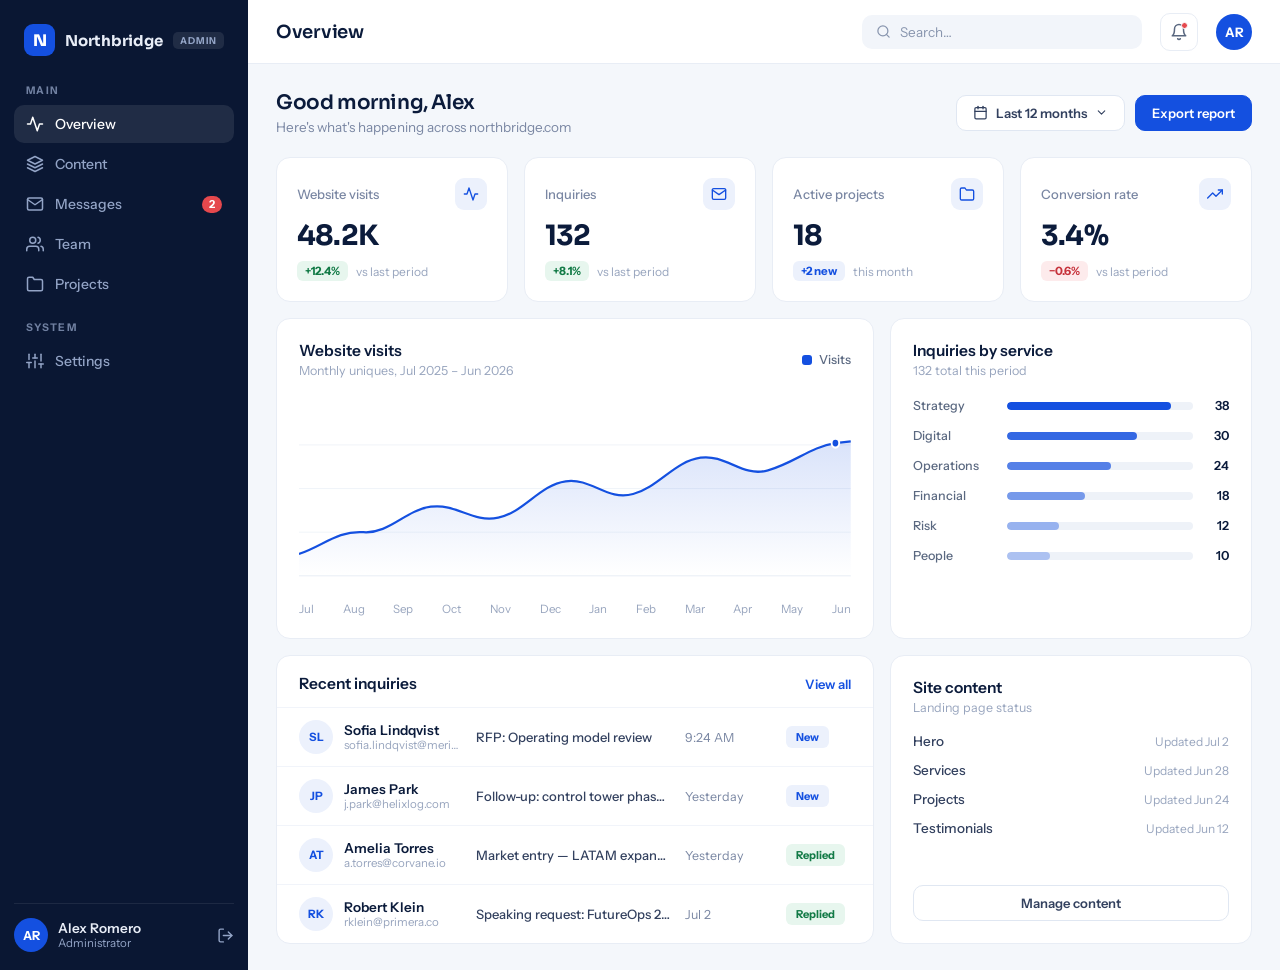
==== admin.html @ 816ceb09 "Northbridge corporate site and admin console - vanilla responsive implementation === TECHNICAL CHANG" ====
<!DOCTYPE html>
<html lang="en">
<head>
<meta charset="utf-8">
<meta name="viewport" content="width=device-width, initial-scale=1">
<title>Northbridge — Admin Console</title>
<link rel="preconnect" href="https://fonts.googleapis.com">
<link rel="preconnect" href="https://fonts.gstatic.com" crossorigin>
<link href="https://fonts.googleapis.com/css2?family=Sora:wght@500;600;700;800&family=Instrument+Sans:wght@400;500;600;700&display=swap" rel="stylesheet">
<link rel="stylesheet" href="css/styles.css">
<link rel="stylesheet" href="css/admin.css">
</head>
<body>

<!-- ============================================================
     DESKTOP ADMIN
     ============================================================ -->
<div class="admin-desktop">

  <!-- Sidebar -->
  <aside class="sidebar">
    <div class="sb-brand">
      <div class="brand-mark">N</div>
      <div class="nm">Northbridge</div>
      <div class="sb-badge">ADMIN</div>
    </div>
    <div class="sb-label">MAIN</div>
    <button class="sb-item active" data-panel="overview"><svg viewBox="0 0 24 24"><polyline points="22 12 18 12 15 21 9 3 6 12 2 12"></polyline></svg><span>Overview</span></button>
    <button class="sb-item" data-panel="content"><svg viewBox="0 0 24 24"><polygon points="12 2 2 7 12 12 22 7 12 2"></polygon><polyline points="2 17 12 22 22 17"></polyline><polyline points="2 12 12 17 22 12"></polyline></svg><span>Content</span></button>
    <button class="sb-item" data-panel="messages"><svg viewBox="0 0 24 24"><rect x="2" y="4" width="20" height="16" rx="2"></rect><polyline points="22 6 12 13 2 6"></polyline></svg><span>Messages</span><span class="count">2</span></button>
    <button class="sb-item" data-panel="team"><svg viewBox="0 0 24 24"><path d="M17 21v-2a4 4 0 0 0-4-4H5a4 4 0 0 0-4 4v2"></path><circle cx="9" cy="7" r="4"></circle><path d="M23 21v-2a4 4 0 0 0-3-3.87"></path><path d="M16 3.13a4 4 0 0 1 0 7.75"></path></svg><span>Team</span></button>
    <button class="sb-item" data-panel="projects"><svg viewBox="0 0 24 24"><path d="M22 19a2 2 0 0 1-2 2H4a2 2 0 0 1-2-2V5a2 2 0 0 1 2-2h5l2 3h9a2 2 0 0 1 2 2z"></path></svg><span>Projects</span></button>
    <div class="sb-label" style="padding-top:16px">SYSTEM</div>
    <button class="sb-item" data-panel="settings"><svg viewBox="0 0 24 24"><line x1="4" y1="21" x2="4" y2="14"></line><line x1="4" y1="10" x2="4" y2="3"></line><line x1="12" y1="21" x2="12" y2="12"></line><line x1="12" y1="8" x2="12" y2="3"></line><line x1="20" y1="21" x2="20" y2="16"></line><line x1="20" y1="12" x2="20" y2="3"></line><line x1="1" y1="14" x2="7" y2="14"></line><line x1="9" y1="8" x2="15" y2="8"></line><line x1="17" y1="16" x2="23" y2="16"></line></svg><span>Settings</span></button>
    <div class="sb-spacer"></div>
    <div class="sb-user">
      <div class="ava">AR</div>
      <div style="flex:1;min-width:0"><div class="nm">Alex Romero</div><div class="rl">Administrator</div></div>
      <svg viewBox="0 0 24 24"><path d="M9 21H5a2 2 0 0 1-2-2V5a2 2 0 0 1 2-2h4"></path><polyline points="16 17 21 12 16 7"></polyline><line x1="21" y1="12" x2="9" y2="12"></line></svg>
    </div>
  </aside>

  <!-- Main -->
  <div class="admin-main">
    <div class="topbar">
      <div class="title" id="panel-title">Overview</div>
      <div class="spacer"></div>
      <div class="searchbar"><svg viewBox="0 0 24 24"><circle cx="11" cy="11" r="8"></circle><line x1="21" y1="21" x2="16.65" y2="16.65"></line></svg><span>Search…</span></div>
      <div class="icon-btn"><svg viewBox="0 0 24 24"><path d="M18 8A6 6 0 0 0 6 8c0 7-3 9-3 9h18s-3-2-3-9"></path><path d="M13.73 21a2 2 0 0 1-3.46 0"></path></svg><span class="badge-dot"></span></div>
      <div class="top-ava">AR</div>
    </div>

    <div class="admin-scroll">

      <!-- ===== OVERVIEW ===== -->
      <section class="panel active" data-panel="overview">
        <div class="panel-head">
          <div>
            <div class="h">Good morning, Alex</div>
            <div class="s">Here's what's happening across northbridge.com</div>
          </div>
          <div class="panel-actions">
            <button class="mini-btn"><svg viewBox="0 0 24 24"><rect x="3" y="4" width="18" height="18" rx="2"></rect><line x1="16" y1="2" x2="16" y2="6"></line><line x1="8" y1="2" x2="8" y2="6"></line><line x1="3" y1="10" x2="21" y2="10"></line></svg>Last 12 months<svg viewBox="0 0 24 24" style="width:13px;height:13px"><polyline points="6 9 12 15 18 9"></polyline></svg></button>
            <button class="mini-btn primary">Export report</button>
          </div>
        </div>

        <div class="kpis">
          <div class="kpi"><div class="top"><span class="lbl">Website visits</span><div class="ic"><svg viewBox="0 0 24 24"><polyline points="22 12 18 12 15 21 9 3 6 12 2 12"></polyline></svg></div></div><div class="val">48.2K</div><div class="delta"><span class="delta-chip delta-up">+12.4%</span><span class="vs">vs last period</span></div></div>
          <div class="kpi"><div class="top"><span class="lbl">Inquiries</span><div class="ic"><svg viewBox="0 0 24 24"><rect x="2" y="4" width="20" height="16" rx="2"></rect><polyline points="22 6 12 13 2 6"></polyline></svg></div></div><div class="val">132</div><div class="delta"><span class="delta-chip delta-up">+8.1%</span><span class="vs">vs last period</span></div></div>
          <div class="kpi"><div class="top"><span class="lbl">Active projects</span><div class="ic"><svg viewBox="0 0 24 24"><path d="M22 19a2 2 0 0 1-2 2H4a2 2 0 0 1-2-2V5a2 2 0 0 1 2-2h5l2 3h9a2 2 0 0 1 2 2z"></path></svg></div></div><div class="val">18</div><div class="delta"><span class="delta-chip chip-brand">+2 new</span><span class="vs">this month</span></div></div>
          <div class="kpi"><div class="top"><span class="lbl">Conversion rate</span><div class="ic"><svg viewBox="0 0 24 24"><polyline points="23 6 13.5 15.5 8.5 10.5 1 18"></polyline><polyline points="17 6 23 6 23 12"></polyline></svg></div></div><div class="val">3.4%</div><div class="delta"><span class="delta-chip delta-down">−0.6%</span><span class="vs">vs last period</span></div></div>
        </div>

        <div class="two-col">
          <div class="card pad">
            <div class="chart-head">
              <div><div class="t">Website visits</div><div class="d">Monthly uniques, Jul 2025 – Jun 2026</div></div>
              <div class="legend"><span class="sw"></span>Visits</div>
            </div>
            <svg class="chart" viewBox="0 0 720 220" preserveAspectRatio="none">
              <defs><linearGradient id="nbgrad" x1="0" y1="0" x2="0" y2="1"><stop offset="0%" stop-color="#1450E0" stop-opacity="0.16"></stop><stop offset="100%" stop-color="#1450E0" stop-opacity="0"></stop></linearGradient></defs>
              <line x1="0" y1="56" x2="720" y2="56" stroke="#EEF2F8"></line>
              <line x1="0" y1="104" x2="720" y2="104" stroke="#EEF2F8"></line>
              <line x1="0" y1="152" x2="720" y2="152" stroke="#EEF2F8"></line>
              <line x1="0" y1="200" x2="720" y2="200" stroke="#E4EAF3"></line>
              <path d="M0 176 C30 168 50 150 84 152 C118 154 138 128 172 124 C206 120 226 142 260 136 C294 130 314 100 348 96 C382 92 402 118 436 110 C470 102 490 74 524 70 C558 66 578 92 612 84 C646 76 668 58 700 54 L720 52 L720 200 L0 200 Z" fill="url(#nbgrad)"></path>
              <path d="M0 176 C30 168 50 150 84 152 C118 154 138 128 172 124 C206 120 226 142 260 136 C294 130 314 100 348 96 C382 92 402 118 436 110 C470 102 490 74 524 70 C558 66 578 92 612 84 C646 76 668 58 700 54 L720 52" fill="none" stroke="#1450E0" stroke-width="2.5"></path>
              <circle cx="700" cy="54" r="5" fill="#1450E0" stroke="#fff" stroke-width="2.5"></circle>
            </svg>
            <div class="chart-x"><span>Jul</span><span>Aug</span><span>Sep</span><span>Oct</span><span>Nov</span><span>Dec</span><span>Jan</span><span>Feb</span><span>Mar</span><span>Apr</span><span>May</span><span>Jun</span></div>
          </div>
          <div class="card pad">
            <div class="t" style="font:600 15.5px var(--sans)">Inquiries by service</div>
            <div class="d" style="font:400 12.5px var(--sans);color:var(--faint);margin-top:3px">132 total this period</div>
            <div class="bars" id="inq-bars"></div>
          </div>
        </div>

        <div class="two-col">
          <div class="card" style="overflow:hidden">
            <div class="list-head"><div class="t">Recent inquiries</div><div class="link" data-panel="messages">View all</div></div>
            <div id="recent-inq"></div>
          </div>
          <div class="content-side card">
            <div class="t">Site content</div>
            <div class="d">Landing page status</div>
            <div class="cs-rows">
              <div class="cs-row"><span class="k">Hero</span><span class="v">Updated Jul 2</span></div>
              <div class="cs-row"><span class="k">Services</span><span class="v">Updated Jun 28</span></div>
              <div class="cs-row"><span class="k">Projects</span><span class="v">Updated Jun 24</span></div>
              <div class="cs-row"><span class="k">Testimonials</span><span class="v">Updated Jun 12</span></div>
            </div>
            <button class="mini-btn" style="justify-content:center;margin-top:18px" data-panel="content">Manage content</button>
          </div>
        </div>
      </section>

      <!-- ===== CONTENT ===== -->
      <section class="panel" data-panel="content">
        <div class="panel-head">
          <div>
            <div class="h">Landing page content</div>
            <div class="s">Reorder, edit, or hide sections — changes go live on publish</div>
          </div>
          <div class="panel-actions">
            <button class="mini-btn">Preview site</button>
            <button class="mini-btn primary">Publish changes</button>
          </div>
        </div>
        <div class="info-banner">
          <svg viewBox="0 0 24 24"><circle cx="12" cy="12" r="10"></circle><line x1="12" y1="16" x2="12" y2="12"></line><line x1="12" y1="8" x2="12.01" y2="8"></line></svg>
          <span>Last published Jul 3, 2026 · 14:20 — <span id="hidden-count">1</span> section is hidden from the live site.</span>
        </div>
        <div class="card sec-list" id="sec-list"></div>
      </section>

      <!-- ===== MESSAGES ===== -->
      <section class="panel" data-panel="messages">
        <div class="card msg-wrap">
          <div class="msg-list-col">
            <div class="msg-list-head"><span class="t">Inbox</span><span class="chip chip-brand" style="border-radius:999px">2 new</span></div>
            <div class="msg-scroll" id="msg-list"></div>
          </div>
          <div class="reader">
            <div class="reader-head">
              <div class="subj" id="rd-subj"></div>
              <div class="reader-meta">
                <div class="reader-av" id="rd-init"></div>
                <div style="flex:1"><span style="font:600 13.5px var(--sans)" id="rd-name"></span><span style="font:400 13px var(--sans);color:var(--faint)" id="rd-email"></span></div>
                <span class="chip chip-brand" id="rd-service"></span>
                <span style="font:400 12px var(--sans);color:var(--faint)" id="rd-time"></span>
              </div>
            </div>
            <div class="reader-body"><p id="rd-body"></p></div>
            <div class="reply-box">
              <textarea placeholder="Write a reply…"></textarea>
              <div class="reply-foot">
                <svg class="clip" viewBox="0 0 24 24"><path d="M21.44 11.05l-9.19 9.19a6 6 0 0 1-8.49-8.49l9.19-9.19a4 4 0 0 1 5.66 5.66l-9.2 9.19a2 2 0 0 1-2.83-2.83l8.49-8.48"></path></svg>
                <button class="send-btn"><svg viewBox="0 0 24 24"><line x1="22" y1="2" x2="11" y2="13"></line><polygon points="22 2 15 22 11 13 2 9 22 2"></polygon></svg>Send reply</button>
              </div>
            </div>
          </div>
        </div>
      </section>

      <!-- ===== TEAM ===== -->
      <section class="panel" data-panel="team">
        <div class="panel-head">
          <div><div class="h">Team members</div><div class="s">6 people · shown on the landing page and proposals</div></div>
          <button class="mini-btn primary"><svg viewBox="0 0 24 24"><line x1="12" y1="5" x2="12" y2="19"></line><line x1="5" y1="12" x2="19" y2="12"></line></svg>Add member</button>
        </div>
        <div class="team-grid-a" id="team-cards"></div>
      </section>

      <!-- ===== PROJECTS ===== -->
      <section class="panel" data-panel="projects">
        <div class="panel-head">
          <div><div class="h">Projects</div><div class="s">18 active · 6 shown</div></div>
          <button class="mini-btn primary"><svg viewBox="0 0 24 24"><line x1="12" y1="5" x2="12" y2="19"></line><line x1="5" y1="12" x2="19" y2="12"></line></svg>New project</button>
        </div>
        <div class="card tbl">
          <div class="tbl-head"><span>PROJECT</span><span>CLIENT</span><span>STATUS</span><span>PROGRESS</span><span>VALUE</span><span>DUE</span></div>
          <div id="proj-rows"></div>
        </div>
      </section>

      <!-- ===== SETTINGS ===== -->
      <section class="panel" data-panel="settings">
        <div class="h" style="font:600 20px var(--sora);letter-spacing:-.4px">Settings</div>
        <div class="s" style="font:400 13.5px var(--sans);color:#7A87A3;margin-top:4px">Company profile and site preferences</div>
        <div class="set-grid">
          <div class="set-card">
            <div class="t">Company profile</div>
            <div class="set-fields">
              <div><label>Company name</label><input placeholder="Northbridge Group Pte Ltd"></div>
              <div><label>Contact email</label><input placeholder="hello@northbridge.com"></div>
              <div><label>Phone</label><input placeholder="+65 6555 0142"></div>
              <div><label>Head office</label><input placeholder="One Northbridge Plaza, Level 21"></div>
            </div>
            <div class="set-btns"><button class="mini-btn primary">Save changes</button><button class="mini-btn">Cancel</button></div>
          </div>
          <div class="set-card">
            <div class="t">Preferences</div>
            <div class="pref-row"><div><div class="pt">Email notifications</div><div class="pd">New inquiry alerts to admins</div></div><button class="toggle" data-pref="notif"><span class="knob"></span></button></div>
            <div class="pref-row"><div><div class="pt">Weekly report</div><div class="pd">Traffic summary every Monday</div></div><button class="toggle" data-pref="report"><span class="knob"></span></button></div>
            <div class="pref-row"><div><div class="pt">Maintenance mode</div><div class="pd">Show a holding page to visitors</div></div><button class="toggle" data-pref="maint"><span class="knob"></span></button></div>
          </div>
        </div>
      </section>

    </div>
  </div>
</div>

<!-- ============================================================
     MOBILE ADMIN
     ============================================================ -->
<div class="admin-mobile">
  <div class="am-top">
    <div><div class="title" id="am-title">Overview</div><div class="url">admin.northbridge.com</div></div>
    <div class="r">
      <div class="icon-btn" style="width:34px;height:34px"><svg viewBox="0 0 24 24" style="width:16px;height:16px"><path d="M18 8A6 6 0 0 0 6 8c0 7-3 9-3 9h18s-3-2-3-9"></path><path d="M13.73 21a2 2 0 0 1-3.46 0"></path></svg><span class="badge-dot" style="top:7px;right:8px;width:6px;height:6px"></span></div>
      <div class="top-ava" style="width:34px;height:34px;font-size:12px">AR</div>
    </div>
  </div>

  <div class="am-scroll">
    <!-- OVERVIEW -->
    <section class="am-panel active" data-panel="overview">
      <div class="am-kpis">
        <div class="am-kpi"><div class="lbl">Visits</div><div class="val">48.2K</div><span class="chip delta-up">+12.4%</span></div>
        <div class="am-kpi"><div class="lbl">Inquiries</div><div class="val">132</div><span class="chip delta-up">+8.1%</span></div>
        <div class="am-kpi"><div class="lbl">Active projects</div><div class="val">18</div><span class="chip chip-brand">+2 new</span></div>
        <div class="am-kpi"><div class="lbl">Conversion</div><div class="val">3.4%</div><span class="chip delta-down">−0.6%</span></div>
      </div>
      <div class="am-card p">
        <div class="ch"><span class="t">Visits — last 12 months</span><span class="x">Jun: 5.1K</span></div>
        <svg class="chart" style="height:110px;margin-top:12px" viewBox="0 0 720 220" preserveAspectRatio="none">
          <defs><linearGradient id="nbgradm" x1="0" y1="0" x2="0" y2="1"><stop offset="0%" stop-color="#1450E0" stop-opacity="0.16"></stop><stop offset="100%" stop-color="#1450E0" stop-opacity="0"></stop></linearGradient></defs>
          <line x1="0" y1="104" x2="720" y2="104" stroke="#EEF2F8" stroke-width="2"></line>
          <line x1="0" y1="200" x2="720" y2="200" stroke="#E4EAF3" stroke-width="2"></line>
          <path d="M0 176 C30 168 50 150 84 152 C118 154 138 128 172 124 C206 120 226 142 260 136 C294 130 314 100 348 96 C382 92 402 118 436 110 C470 102 490 74 524 70 C558 66 578 92 612 84 C646 76 668 58 700 54 L720 52 L720 200 L0 200 Z" fill="url(#nbgradm)"></path>
          <path d="M0 176 C30 168 50 150 84 152 C118 154 138 128 172 124 C206 120 226 142 260 136 C294 130 314 100 348 96 C382 92 402 118 436 110 C470 102 490 74 524 70 C558 66 578 92 612 84 C646 76 668 58 700 54 L720 52" fill="none" stroke="#1450E0" stroke-width="4"></path>
        </svg>
      </div>
      <div class="am-card">
        <div class="am-list-head"><span class="t">Recent inquiries</span><span class="link" data-panel="messages">Open inbox</span></div>
        <div id="am-recent"></div>
      </div>
    </section>

    <!-- CONTENT -->
    <section class="am-panel" data-panel="content">
      <div style="background:var(--tint);border:1px solid var(--tint-brd);border-radius:11px;padding:11px 14px;font:500 12px var(--sans);color:#33415F;margin-bottom:12px">Last published Jul 3 · <span id="am-hidden-count">1</span> section hidden</div>
      <div class="am-card" style="margin-top:0;overflow:hidden" id="am-sec-list"></div>
      <button class="btn btn-primary" style="width:100%;margin-top:14px">Publish changes</button>
    </section>

    <!-- MESSAGES / INBOX -->
    <section class="am-panel" data-panel="messages">
      <div id="am-msg-list"></div>
    </section>

    <!-- PROJECTS -->
    <section class="am-panel" data-panel="projects">
      <div id="am-proj-list"></div>
    </section>

    <!-- SETTINGS -->
    <section class="am-panel" data-panel="settings">
      <div class="am-profile">
        <div class="av">AR</div>
        <div style="flex:1;min-width:0"><div class="nm">Alex Romero</div><div class="em">alex@northbridge.com · Administrator</div></div>
        <button class="edit">Edit</button>
      </div>
      <div class="am-prefs">
        <div class="am-pref"><div><div class="pt">Email notifications</div><div class="pd">New inquiry alerts</div></div><button class="toggle" data-pref="notif"><span class="knob"></span></button></div>
        <div class="am-pref"><div><div class="pt">Weekly report</div><div class="pd">Traffic summary on Mondays</div></div><button class="toggle" data-pref="report"><span class="knob"></span></button></div>
        <div class="am-pref"><div><div class="pt">Maintenance mode</div><div class="pd">Holding page for visitors</div></div><button class="toggle" data-pref="maint"><span class="knob"></span></button></div>
      </div>
      <div class="am-signout"><svg viewBox="0 0 24 24"><path d="M9 21H5a2 2 0 0 1-2-2V5a2 2 0 0 1 2-2h4"></path><polyline points="16 17 21 12 16 7"></polyline><line x1="21" y1="12" x2="9" y2="12"></line></svg><span>Sign out</span></div>
    </section>
  </div>

  <nav class="am-bottomnav">
    <button class="am-navbtn active" data-panel="overview"><svg viewBox="0 0 24 24"><path d="M3 9l9-7 9 7v11a2 2 0 0 1-2 2H5a2 2 0 0 1-2-2z"></path><polyline points="9 22 9 12 15 12 15 22"></polyline></svg><span>Home</span></button>
    <button class="am-navbtn" data-panel="content"><svg viewBox="0 0 24 24"><polygon points="12 2 2 7 12 12 22 7 12 2"></polygon><polyline points="2 17 12 22 22 17"></polyline><polyline points="2 12 12 17 22 12"></polyline></svg><span>Content</span></button>
    <button class="am-navbtn" data-panel="messages"><span class="ndot"></span><svg viewBox="0 0 24 24"><rect x="2" y="4" width="20" height="16" rx="2"></rect><polyline points="22 6 12 13 2 6"></polyline></svg><span>Inbox</span></button>
    <button class="am-navbtn" data-panel="projects"><svg viewBox="0 0 24 24"><path d="M22 19a2 2 0 0 1-2 2H4a2 2 0 0 1-2-2V5a2 2 0 0 1 2-2h5l2 3h9a2 2 0 0 1 2 2z"></path></svg><span>Projects</span></button>
    <button class="am-navbtn" data-panel="settings"><svg viewBox="0 0 24 24"><line x1="4" y1="21" x2="4" y2="14"></line><line x1="4" y1="10" x2="4" y2="3"></line><line x1="12" y1="21" x2="12" y2="12"></line><line x1="12" y1="8" x2="12" y2="3"></line><line x1="20" y1="21" x2="20" y2="16"></line><line x1="20" y1="12" x2="20" y2="3"></line><line x1="1" y1="14" x2="7" y2="14"></line><line x1="9" y1="8" x2="15" y2="8"></line><line x1="17" y1="16" x2="23" y2="16"></line></svg><span>Settings</span></button>
  </nav>
</div>

<script src="js/admin.js"></script>
</body>
</html>
---- css/styles.css ----
/* ============================================================
   Northbridge — Shared tokens + Landing site styles
   Vanilla, responsive. Desktop = full scroll · Mobile = tab-filtered
   ============================================================ */

/* ---------- Design tokens ---------- */
:root {
  --brand: #1450E0;
  --brand-dark: #0D3695;
  --tint: #ECF1FC;
  --tint-brd: #D0DCF8;
  --ink: #0B1B3B;
  --navy: #0A1733;
  --body: #4E5B76;
  --muted: #5B6B87;
  --faint: #98A5BE;
  --line: #E7ECF5;
  --r: 16px;
  --sora: 'Sora', system-ui, sans-serif;
  --sans: 'Instrument Sans', system-ui, sans-serif;
  --shadow-card: 0 18px 40px rgba(11, 27, 59, 0.10);
}

/* ---------- Reset ---------- */
*, *::before, *::after { box-sizing: border-box; }
html { scroll-behavior: smooth; }
body {
  margin: 0;
  font-family: var(--sans);
  color: var(--ink);
  background: #fff;
  -webkit-font-smoothing: antialiased;
}
::selection { background: #CFE0FF; }
img, svg { display: block; max-width: 100%; }
a { color: inherit; text-decoration: none; }
h1, h2, h3, p { margin: 0; }
button { font: inherit; cursor: pointer; }

/* ---------- Helpers ---------- */
.eyebrow {
  display: flex; align-items: center; gap: 10px;
  font: 700 12px var(--sans); letter-spacing: 1.6px; color: var(--brand);
}
.eyebrow::before {
  content: ""; width: 28px; height: 2px; background: var(--brand); flex-shrink: 0;
}
.btn {
  display: inline-flex; align-items: center; justify-content: center; gap: 9px;
  font: 600 15px var(--sans); border-radius: 11px; padding: 13px 24px;
  border: 1.5px solid transparent; transition: background .2s, border-color .2s, transform .2s;
  cursor: pointer;
}
.btn-primary { background: var(--brand); color: #fff; box-shadow: 0 10px 24px rgba(20,80,224,.25); }
.btn-primary:hover { background: var(--brand-dark); }
.btn-outline { border-color: #D8E0EF; color: var(--ink); background: transparent; }
.btn-outline:hover { border-color: var(--brand); }
.btn .ico { width: 16px; height: 16px; stroke: currentColor; fill: none; stroke-width: 2.2; stroke-linecap: round; stroke-linejoin: round; }

.img-slot {
  display: flex; align-items: center; justify-content: center;
  background: linear-gradient(135deg, var(--tint), #DCE7FA);
  color: rgba(20,80,224,.4); font: 700 14px var(--sans); letter-spacing: .5px;
  text-align: center; padding: 20px;
}

/* ============================================================
   DESKTOP LANDING
   ============================================================ */
.lp-desktop { display: block; }

.nav {
  position: sticky; top: 0; z-index: 40;
  background: rgba(255,255,255,.92); backdrop-filter: blur(12px);
  border-bottom: 1px solid #EAEFF7;
  display: flex; align-items: center; justify-content: space-between;
  padding: 0 clamp(24px, 5vw, 64px); height: 66px;
}
.brand-lock { display: flex; align-items: center; gap: 11px; cursor: pointer; }
.brand-mark {
  width: 34px; height: 34px; border-radius: 9px; background: var(--brand);
  display: flex; align-items: center; justify-content: center;
  font: 800 17px var(--sora); color: #fff;
}
.brand-name { font: 700 17px var(--sora); letter-spacing: -.3px; }
.brand-name span { font-weight: 500; color: var(--muted); }
.nav-links { display: flex; align-items: center; gap: clamp(16px, 2.2vw, 30px); }
.nav-links a { font: 500 14.5px var(--sans); color: #43506C; transition: color .2s; }
.nav-links a:hover, .nav-links a.active { color: var(--brand); }

.wrap { padding-left: clamp(24px, 5vw, 64px); padding-right: clamp(24px, 5vw, 64px); }
.section { padding-top: clamp(56px, 8vw, 96px); padding-bottom: clamp(56px, 8vw, 96px); }
.h2 { font: 700 clamp(30px, 4vw, 40px)/1.15 var(--sora); letter-spacing: -1.2px; color: var(--ink); }
.lead { font: 400 16px/1.7 var(--sans); color: var(--body); text-wrap: pretty; }
.sec-head { display: flex; align-items: flex-end; justify-content: space-between; gap: 40px; flex-wrap: wrap; }

/* Hero */
.hero { position: relative; display: grid; grid-template-columns: 1.02fr .98fr; gap: clamp(32px, 5vw, 64px); align-items: center; overflow: hidden; padding-top: 80px; padding-bottom: 72px; }
.hero-glow { position: absolute; width: 560px; height: 560px; border-radius: 50%; top: -140px; right: -100px; pointer-events: none;
  background: radial-gradient(circle, rgba(20,80,224,.09), rgba(20,80,224,0) 65%); }
.hero h1 { font: 700 clamp(40px, 5vw, 58px)/1.08 var(--sora); letter-spacing: -1.8px; margin: 20px 0 22px; }
.hero .lead { font-size: 17.5px; max-width: 520px; }
.hero-cta { display: flex; align-items: center; gap: 14px; margin-top: 32px; flex-wrap: wrap; }
.avatars { display: flex; }
.av { width: 34px; height: 34px; border-radius: 50%; border: 2px solid #fff; display: flex; align-items: center; justify-content: center; font: 700 11px var(--sans); }
.av + .av { margin-left: -9px; }
.av-tint { background: var(--tint); color: var(--brand); }
.av-navy { background: var(--navy); color: #fff; }
.av-brand { background: var(--brand); color: #fff; }
.trust-line { display: flex; align-items: center; gap: 14px; margin-top: 42px; }
.trust-line .t { font: 400 14px var(--sans); color: #66748F; }
.trust-line .t b { color: var(--ink); }
.hero-media { position: relative; }
.hero-img { width: 100%; height: 470px; border-radius: 22px; }
.float-card {
  position: absolute; background: #fff; border-radius: 14px; box-shadow: 0 16px 40px rgba(11,27,59,.16);
  padding: 16px 20px; display: flex; gap: 14px; align-items: center; left: -26px; bottom: 30px;
}
.float-card .ic { width: 42px; height: 42px; border-radius: 11px; background: var(--tint); color: var(--brand); display: flex; align-items: center; justify-content: center; }
.float-card .big { font: 700 21px var(--sora); }
.float-card .sub { font: 500 12.5px var(--sans); color: #7A87A3; }
.pill-cert {
  position: absolute; top: 22px; right: -16px; background: #fff; border-radius: 999px;
  box-shadow: 0 10px 26px rgba(11,27,59,.14); padding: 9px 16px; display: flex; gap: 8px; align-items: center;
  font: 600 12.5px var(--sans); color: #33415F;
}
.pill-cert .dot { width: 18px; height: 18px; border-radius: 50%; background: #E7F6EE; color: #127A46; display: flex; align-items: center; justify-content: center; }

/* Client logos */
.logos { padding: 24px clamp(24px,5vw,64px); border-top: 1px solid #EEF2F9; border-bottom: 1px solid #EEF2F9; display: flex; align-items: center; gap: 44px; flex-wrap: wrap; }
.logos .label { font: 700 11px var(--sans); letter-spacing: 1.4px; color: var(--faint); white-space: nowrap; }
.logos .row { display: flex; align-items: center; gap: 38px; flex: 1; justify-content: space-between; flex-wrap: wrap; }
.logos .row span { color: #9AA7BF; font-family: var(--sora); font-weight: 700; font-size: 15px; }

/* About */
.about { display: grid; grid-template-columns: .95fr 1.05fr; gap: clamp(36px, 5vw, 72px); align-items: center; }
.about-media { position: relative; }
.about-img { width: 100%; height: 430px; border-radius: 22px; }
.about-badge { position: absolute; right: -20px; bottom: 26px; background: var(--navy); border-radius: 14px; padding: 16px 20px; box-shadow: 0 16px 40px rgba(11,27,59,.25); }
.about-badge .big { font: 700 20px var(--sora); color: #fff; }
.about-badge .sub { font: 500 12.5px var(--sans); color: rgba(255,255,255,.6); margin-top: 3px; }
.about .h2 { margin: 18px 0 20px; }
.checks { display: flex; flex-direction: column; gap: 14px; margin-top: 28px; }
.check { display: flex; align-items: center; gap: 12px; font: 500 15.5px var(--sans); color: #33415F; }
.check .tick { width: 22px; height: 22px; border-radius: 50%; background: var(--tint); color: var(--brand); display: flex; align-items: center; justify-content: center; flex-shrink: 0; }

/* Services */
.services { background: var(--tint); }
.services .sub { font: 400 15.5px/1.6 var(--sans); color: #5A6880; max-width: 380px; text-wrap: pretty; }
.grid-3 { display: grid; grid-template-columns: repeat(3, 1fr); gap: 22px; margin-top: 44px; }
.svc-card { background: #fff; border-radius: var(--r); padding: 28px; transition: transform .25s, box-shadow .25s; }
.svc-card:hover { transform: translateY(-4px); box-shadow: var(--shadow-card); }
.svc-ic { width: 46px; height: 46px; border-radius: 12px; background: var(--tint); color: var(--brand); display: flex; align-items: center; justify-content: center; }
.svc-card h3 { font: 600 18.5px var(--sora); letter-spacing: -.3px; margin: 18px 0 9px; }
.svc-card p { font: 400 14.5px/1.6 var(--sans); color: #5A6880; }

/* Stats band */
.stats { background: var(--navy); display: grid; grid-template-columns: repeat(4, 1fr); gap: 0; padding: 64px clamp(24px,5vw,64px); }
.stat { border-left: 1px solid rgba(255,255,255,.12); padding: 6px 0 6px 28px; }
.stat .n { font: 700 clamp(34px,4vw,46px) var(--sora); letter-spacing: -1.5px; color: #fff; }
.stat .n em { font-style: normal; color: #7FA3FF; }
.stat .l { font: 500 14px var(--sans); color: rgba(255,255,255,.6); margin-top: 6px; }

/* Projects */
.grid-2 { display: grid; grid-template-columns: 1fr 1fr; gap: 26px; margin-top: 44px; }
.proj-card { border: 1px solid var(--line); border-radius: var(--r); overflow: hidden; background: #fff; transition: box-shadow .25s; }
.proj-card:hover { box-shadow: var(--shadow-card); }
.proj-img { width: 100%; height: 240px; }
.proj-body { padding: 22px 24px 24px; }
.proj-top { display: flex; align-items: center; justify-content: space-between; }
.tag { background: var(--tint); color: var(--brand); font: 700 11px var(--sans); letter-spacing: 1px; padding: 5px 10px; border-radius: 6px; }
.year { font: 500 13px var(--sans); color: var(--faint); }
.proj-card h3 { font: 600 19px var(--sora); letter-spacing: -.3px; margin: 14px 0 7px; }
.proj-card p { font: 400 14.5px/1.6 var(--sans); color: #5A6880; }

/* Team */
.grid-4 { display: grid; grid-template-columns: repeat(4, 1fr); gap: 22px; margin-top: 44px; }
.team-card { border: 1px solid var(--line); border-radius: var(--r); padding: 30px 24px; text-align: center; background: #fff; }
.team-av { width: 92px; height: 92px; border-radius: 50%; display: flex; align-items: center; justify-content: center; font: 700 26px var(--sora); margin: 0 auto; }
.team-card .nm { font: 600 17px var(--sora); letter-spacing: -.2px; margin-top: 18px; }
.team-card .rl { font: 500 13.5px var(--sans); color: #7A87A3; margin-top: 5px; }

/* Testimonials */
.testi { background: var(--tint); }
.quote-card { background: #fff; border-radius: var(--r); padding: 30px; display: flex; flex-direction: column; }
.quote-card .mark { font: 700 46px/.5 var(--sora); color: var(--brand); height: 22px; }
.quote-card p { font: 400 15.5px/1.7 var(--sans); color: #33415F; margin: 14px 0 0; flex: 1; text-wrap: pretty; }
.quote-who { display: flex; align-items: center; gap: 12px; margin-top: 24px; }
.quote-who .qa { width: 40px; height: 40px; border-radius: 50%; display: flex; align-items: center; justify-content: center; font: 700 13px var(--sans); }
.quote-who .qn { font: 600 14.5px var(--sans); }
.quote-who .qr { font: 400 12.5px var(--sans); color: #7A87A3; }

/* Contact */
.contact { display: grid; grid-template-columns: 1fr 1fr; gap: clamp(36px,5vw,72px); align-items: start; }
.contact .h2 { margin: 18px 0 18px; }
.contact-rows { display: flex; flex-direction: column; gap: 22px; margin-top: 38px; }
.crow { display: flex; align-items: center; gap: 16px; }
.crow .ic { width: 44px; height: 44px; border-radius: 12px; background: var(--tint); color: var(--brand); display: flex; align-items: center; justify-content: center; flex-shrink: 0; }
.crow .k { font: 700 11.5px var(--sans); letter-spacing: 1.2px; color: var(--faint); }
.crow .v { font: 600 15.5px var(--sans); margin-top: 3px; }
.form-card { background: #fff; border: 1px solid var(--line); border-radius: var(--r); padding: 32px; box-shadow: 0 20px 50px rgba(11,27,59,.07); }
.field-2 { display: grid; grid-template-columns: 1fr 1fr; gap: 16px; }
.field { margin-top: 16px; }
.field:first-child, .field-2 .field { margin-top: 0; }
.field label { display: block; font: 600 13px var(--sans); color: #33415F; margin-bottom: 7px; }
.field input, .field textarea {
  width: 100%; padding: 12px 14px; border: 1.5px solid #DDE4F0; border-radius: 10px;
  font: 400 14.5px var(--sans); color: var(--ink); outline: none; background: #fff; resize: none;
}
.field textarea { height: 120px; line-height: 1.6; }
.field input:focus, .field textarea:focus { border-color: var(--brand); box-shadow: 0 0 0 3px rgba(20,80,224,.12); }
.form-card .btn { width: 100%; margin-top: 20px; }
.form-note { font: 400 12.5px var(--sans); color: var(--faint); text-align: center; margin-top: 12px; }

/* Footer */
.footer { background: var(--navy); padding: 64px clamp(24px,5vw,64px) 0; }
.footer-grid { display: grid; grid-template-columns: 1.8fr 1fr 1fr 1.4fr; gap: 48px; padding-bottom: 52px; }
.footer p { font: 400 14px/1.7 var(--sans); color: rgba(255,255,255,.55); max-width: 300px; margin-top: 18px; }
.footer .brand-name { color: #fff; }
.footer .brand-name span { color: rgba(255,255,255,.55); }
.footer h4 { font: 700 12px var(--sans); letter-spacing: 1.4px; color: rgba(255,255,255,.4); }
.footer .col-links { display: flex; flex-direction: column; gap: 12px; margin-top: 18px; }
.footer .col-links a, .footer .col-links div { font: 400 14px var(--sans); color: rgba(255,255,255,.75); transition: color .2s; }
.footer .col-links a:hover { color: #fff; }
.footer-bottom { border-top: 1px solid rgba(255,255,255,.1); padding: 22px 0 26px; display: flex; align-items: center; justify-content: space-between; gap: 16px; flex-wrap: wrap; }
.footer-bottom .cp { font: 400 12.5px var(--sans); color: rgba(255,255,255,.45); }
.footer-bottom .legal { display: flex; gap: 26px; }
.footer-bottom .legal a { font: 400 12.5px var(--sans); color: rgba(255,255,255,.45); }
.footer-bottom .legal a:hover { color: #fff; }

/* ============================================================
   MOBILE LANDING (tab-filtered) — hidden on desktop
   ============================================================ */
.lp-mobile { display: none; }
.m-topbar {
  position: sticky; top: 0; z-index: 20; background: #fff;
  padding: 16px 20px 12px; display: flex; align-items: center; justify-content: space-between;
  border-bottom: 1px solid #EEF2F9;
}
.m-topbar .brand-mark { width: 30px; height: 30px; border-radius: 8px; font-size: 15px; }
.m-topbar .brand-name { font-size: 15.5px; letter-spacing: -.2px; }
.m-cta { background: var(--brand); color: #fff; font: 600 12.5px var(--sans); padding: 8px 14px; border-radius: 9px; border: none; }
.m-view { padding: 26px 20px 96px; }
.m-view h2 { font: 700 26px/1.15 var(--sora); letter-spacing: -.7px; margin: 0 0 8px; }
.m-view .sub { font: 400 14px/1.6 var(--sans); color: #5A6880; margin: 0 0 20px; }
.m-tab { display: none; }
.m-tab.active { display: block; }

/* Mobile home */
.m-hero { position: relative; overflow: hidden; padding: 2px 0 10px; }
.m-hero h1 { font: 700 33px/1.12 var(--sora); letter-spacing: -1px; margin: 14px 0 12px; }
.m-hero .lead { font-size: 15px; line-height: 1.6; }
.m-hero .btn { width: 100%; margin-top: 12px; }
.m-statgrid { display: grid; grid-template-columns: 1fr 1fr; gap: 11px; padding: 22px 0; }
.m-stat { background: var(--tint); border-radius: 14px; padding: 16px; }
.m-stat .n { font: 700 24px var(--sora); letter-spacing: -.5px; }
.m-stat .l { font: 500 12px var(--sans); color: #5A6880; margin-top: 3px; }
.m-trusted .lbl { font: 700 10.5px var(--sans); letter-spacing: 1.4px; color: var(--faint); margin-bottom: 14px; }
.m-trusted .row { display: flex; flex-wrap: wrap; gap: 14px 22px; align-items: center; }
.m-trusted .row span { color: #9AA7BF; font: 700 13px var(--sora); letter-spacing: 1px; }
.m-aboutcard { margin-top: 28px; background: var(--navy); border-radius: var(--r); padding: 22px; }
.m-aboutcard .t { font: 700 19px var(--sora); letter-spacing: -.4px; color: #fff; }
.m-aboutcard p { font: 400 13.5px/1.65 var(--sans); color: rgba(255,255,255,.65); margin: 10px 0 0; }

/* Mobile service rows */
.m-list { display: flex; flex-direction: column; gap: 11px; }
.m-row { border: 1px solid var(--line); border-radius: 14px; padding: 16px; display: flex; align-items: center; gap: 14px; background: #fff; }
.m-row .ic { width: 40px; height: 40px; border-radius: 11px; background: var(--tint); color: var(--brand); display: flex; align-items: center; justify-content: center; flex-shrink: 0; }
.m-row .tx { flex: 1; min-width: 0; }
.m-row .tx .nm { font: 600 15px var(--sora); letter-spacing: -.2px; }
.m-row .tx .ds { font: 400 12.5px var(--sans); color: #7A87A3; margin-top: 3px; }
.m-row .chev { width: 16px; height: 16px; stroke: #B9C4D8; fill: none; stroke-width: 2.2; flex-shrink: 0; }

/* Mobile work cards */
.m-case { border: 1px solid var(--line); border-radius: var(--r); overflow: hidden; background: #fff; }
.m-case .cap { height: 140px; display: flex; align-items: center; justify-content: center; font: 800 26px var(--sora); letter-spacing: 2px; }
.m-case .cap.tint { background: linear-gradient(135deg, var(--tint), #DCE7FA); color: rgba(20,80,224,.32); }
.m-case .cap.navy { background: linear-gradient(135deg, var(--navy), #1B2E5C); color: rgba(255,255,255,.3); }
.m-case .bd { padding: 16px 18px 18px; }
.m-case .bd .nm { font: 600 16px var(--sora); letter-spacing: -.2px; margin-top: 10px; }
.m-case .bd .ds { font: 400 13px/1.55 var(--sans); color: #5A6880; margin-top: 5px; }
.m-quote { background: var(--navy); border-radius: var(--r); padding: 22px; }
.m-quote .mark { font: 700 34px/.5 var(--sora); color: #7FA3FF; height: 16px; }
.m-quote p { font: 400 14px/1.65 var(--sans); color: rgba(255,255,255,.85); margin: 12px 0 0; }
.m-quote .who { font: 600 12.5px var(--sans); color: rgba(255,255,255,.55); margin-top: 14px; }

/* Mobile contact */
.m-form { display: flex; flex-direction: column; gap: 12px; }
.m-form input, .m-form textarea { width: 100%; padding: 13px 14px; border: 1.5px solid #DDE4F0; border-radius: 11px; font: 400 14.5px var(--sans); color: var(--ink); outline: none; background: #fff; resize: none; }
.m-form textarea { height: 110px; line-height: 1.6; }
.m-form input:focus, .m-form textarea:focus { border-color: var(--brand); }
.m-form .btn { width: 100%; }
.m-contactrows { display: flex; flex-direction: column; gap: 14px; margin-top: 26px; }
.m-crow { display: flex; align-items: center; gap: 12px; }
.m-crow .ic { width: 38px; height: 38px; border-radius: 10px; background: var(--tint); color: var(--brand); display: flex; align-items: center; justify-content: center; flex-shrink: 0; }
.m-crow .tx { font: 500 13.5px/1.45 var(--sans); color: #33415F; }

/* Mobile bottom nav */
.m-bottomnav {
  position: fixed; bottom: 0; left: 0; right: 0; z-index: 30;
  display: grid; grid-template-columns: repeat(4, 1fr);
  border-top: 1px solid #E9EEF6; background: rgba(255,255,255,.97);
  padding: 10px 6px calc(10px + env(safe-area-inset-bottom));
}
.m-navbtn { display: flex; flex-direction: column; align-items: center; gap: 4px; padding: 4px 0; border: none; background: none; color: #8B99B5; }
.m-navbtn svg { width: 22px; height: 22px; stroke: currentColor; fill: none; stroke-width: 2; stroke-linecap: round; stroke-linejoin: round; }
.m-navbtn span { font: 600 10.5px var(--sans); }
.m-navbtn.active { color: var(--brand); }

/* ============================================================
   RESPONSIVE SWITCH
   ============================================================ */
@media (max-width: 1000px) {
  .grid-4 { grid-template-columns: repeat(2, 1fr); }
  .grid-3 { grid-template-columns: repeat(2, 1fr); }
  .stats { grid-template-columns: repeat(2, 1fr); gap: 24px; }
}
@media (max-width: 767px) {
  .lp-desktop { display: none; }
  .lp-mobile { display: block; }
}
---- css/admin.css ----
/* ============================================================
   Northbridge — Admin console (vanilla, responsive)
   Desktop = sidebar + panels · Mobile = bottom nav + cards
   Depends on css/styles.css for tokens + reset.
   ============================================================ */

body { background: #F4F7FB; }

/* chip palette */
.chip { font: 700 11px var(--sans); padding: 4px 10px; border-radius: 6px; display: inline-block; white-space: nowrap; }
.chip-green { background: #E7F6EE; color: #127A46; }
.chip-amber { background: #FDF2E2; color: #B27409; }
.chip-grey  { background: #EEF1F6; color: #67748E; }
.chip-brand { background: var(--tint); color: var(--brand); }

/* toggle switch */
.toggle { width: 36px; height: 20px; border-radius: 999px; background: #C7D2E4; position: relative; cursor: pointer; transition: background .2s; flex-shrink: 0; border: none; padding: 0; }
.toggle .knob { width: 16px; height: 16px; border-radius: 50%; background: #fff; position: absolute; top: 2px; left: 2px; transition: transform .2s; box-shadow: 0 1px 3px rgba(11,27,59,.25); }
.toggle.on { background: var(--brand); }
.toggle.on .knob { transform: translateX(16px); }

/* ============================================================
   DESKTOP ADMIN
   ============================================================ */
.admin-desktop { display: flex; min-height: 100vh; }

/* Sidebar */
.sidebar { width: 248px; flex-shrink: 0; background: var(--navy); display: flex; flex-direction: column; padding: 20px 14px 18px; }
.sb-brand { display: flex; align-items: center; gap: 10px; padding: 4px 10px 20px; }
.sb-brand .brand-mark { width: 32px; height: 32px; border-radius: 9px; font-size: 16px; }
.sb-brand .nm { font: 700 15px var(--sora); color: #E8EDF7; }
.sb-badge { background: rgba(255,255,255,.09); color: #93A4C6; font: 700 9.5px var(--sans); letter-spacing: 1px; padding: 3px 7px; border-radius: 5px; }
.sb-label { font: 700 10.5px var(--sans); letter-spacing: 1.3px; color: #93A4C6; padding: 8px 12px; opacity: .75; }
.sb-item { display: flex; align-items: center; gap: 11px; padding: 10px 12px; border-radius: 10px; cursor: pointer; margin-bottom: 2px; background: transparent; color: #93A4C6; border: none; width: 100%; text-align: left; }
.sb-item svg { width: 18px; height: 18px; fill: none; stroke: currentColor; stroke-width: 2; stroke-linecap: round; stroke-linejoin: round; flex-shrink: 0; }
.sb-item span { font: 500 14px var(--sans); }
.sb-item .count { margin-left: auto; background: #E5484D; color: #fff; font: 700 11px var(--sans); padding: 1.5px 7px; border-radius: 999px; }
.sb-item.active { background: rgba(255,255,255,.09); color: #fff; }
.sb-spacer { flex: 1; }
.sb-user { border-top: 1px solid rgba(255,255,255,.08); padding-top: 14px; display: flex; align-items: center; gap: 10px; }
.sb-user .ava { width: 34px; height: 34px; border-radius: 50%; background: var(--brand); display: flex; align-items: center; justify-content: center; font: 700 12.5px var(--sans); color: #fff; flex-shrink: 0; }
.sb-user .nm { font: 600 13.5px var(--sans); color: #E8EDF7; white-space: nowrap; overflow: hidden; text-overflow: ellipsis; }
.sb-user .rl { font: 400 11.5px var(--sans); color: #93A4C6; }
.sb-user svg { width: 17px; height: 17px; fill: none; stroke: #93A4C6; stroke-width: 2; stroke-linecap: round; stroke-linejoin: round; cursor: pointer; flex-shrink: 0; }

/* Main */
.admin-main { flex: 1; display: flex; flex-direction: column; min-width: 0; }
.topbar { height: 64px; flex-shrink: 0; background: #fff; border-bottom: 1px solid #E8EDF5; display: flex; align-items: center; gap: 18px; padding: 0 28px; }
.topbar .title { font: 600 18px var(--sora); letter-spacing: -.3px; }
.topbar .spacer { flex: 1; }
.searchbar { width: 280px; background: #F2F5FA; border-radius: 10px; padding: 9px 14px; display: flex; align-items: center; gap: 9px; }
.searchbar svg { width: 15px; height: 15px; fill: none; stroke: #8895AE; stroke-width: 2; stroke-linecap: round; stroke-linejoin: round; }
.searchbar span { font: 400 13.5px var(--sans); color: #8895AE; }
.icon-btn { position: relative; width: 38px; height: 38px; border-radius: 10px; border: 1px solid #E8EDF5; display: flex; align-items: center; justify-content: center; cursor: pointer; color: #5A6880; background: #fff; }
.icon-btn svg { width: 18px; height: 18px; fill: none; stroke: currentColor; stroke-width: 2; stroke-linecap: round; stroke-linejoin: round; }
.icon-btn .badge-dot { position: absolute; top: 8px; right: 9px; width: 7px; height: 7px; border-radius: 50%; background: #E5484D; border: 1.5px solid #fff; }
.top-ava { width: 36px; height: 36px; border-radius: 50%; background: var(--brand); display: flex; align-items: center; justify-content: center; font: 700 13px var(--sans); color: #fff; }

.admin-scroll { flex: 1; overflow: auto; padding: 26px 28px; }
.panel { display: none; }
.panel.active { display: block; }

/* Panel headers */
.panel-head { display: flex; align-items: center; justify-content: space-between; gap: 20px; flex-wrap: wrap; }
.panel-head .h { font: 600 20px var(--sora); letter-spacing: -.4px; }
.panel-head .s { font: 400 13.5px var(--sans); color: #7A87A3; margin-top: 4px; }
.panel-actions { display: flex; gap: 10px; }
.mini-btn { border: 1px solid #E0E7F2; background: #fff; border-radius: 10px; padding: 9px 16px; font: 600 13px var(--sans); color: #33415F; cursor: pointer; display: flex; align-items: center; gap: 8px; }
.mini-btn svg { width: 15px; height: 15px; fill: none; stroke: currentColor; stroke-width: 2; stroke-linecap: round; stroke-linejoin: round; }
.mini-btn.primary { background: var(--brand); color: #fff; border-color: var(--brand); }
.mini-btn.primary:hover { background: var(--brand-dark); }

.card { background: #fff; border: 1px solid #E8EDF5; border-radius: 14px; }
.pad { padding: 22px; }

/* Overview KPIs */
.kpis { display: grid; grid-template-columns: repeat(4, 1fr); gap: 16px; margin-top: 22px; }
.kpi { background: #fff; border: 1px solid #E8EDF5; border-radius: 14px; padding: 20px; }
.kpi .top { display: flex; align-items: center; justify-content: space-between; }
.kpi .lbl { font: 500 13px var(--sans); color: #7A87A3; }
.kpi .ic { width: 32px; height: 32px; border-radius: 9px; background: var(--tint); color: var(--brand); display: flex; align-items: center; justify-content: center; }
.kpi .ic svg { width: 16px; height: 16px; fill: none; stroke: currentColor; stroke-width: 2; stroke-linecap: round; stroke-linejoin: round; }
.kpi .val { font: 700 28px var(--sora); letter-spacing: -.8px; margin-top: 8px; }
.kpi .delta { display: flex; align-items: center; gap: 8px; margin-top: 8px; }
.kpi .delta .vs { font: 400 12px var(--sans); color: var(--faint); }
.delta-up { background: #E7F6EE; color: #127A46; }
.delta-down { background: #FDEBEC; color: #C6323B; }
.delta-chip { font: 700 11.5px var(--sans); padding: 3px 8px; border-radius: 6px; }

.two-col { display: grid; grid-template-columns: 1.65fr 1fr; gap: 16px; margin-top: 16px; }
.chart-head { display: flex; align-items: center; justify-content: space-between; }
.chart-head .t { font: 600 15.5px var(--sans); }
.chart-head .d { font: 400 12.5px var(--sans); color: var(--faint); margin-top: 3px; }
.legend { display: flex; align-items: center; gap: 7px; font: 500 12.5px var(--sans); color: #5A6880; }
.legend .sw { width: 10px; height: 10px; border-radius: 3px; background: var(--brand); }
.chart { width: 100%; height: 200px; margin-top: 16px; display: block; }
.chart-x { display: flex; justify-content: space-between; margin-top: 8px; font: 400 11.5px var(--sans); color: var(--faint); }

.bars { display: flex; flex-direction: column; gap: 15px; margin-top: 20px; }
.bar-row { display: flex; align-items: center; gap: 12px; }
.bar-row .nm { font: 500 12.5px var(--sans); color: #5A6880; width: 82px; flex-shrink: 0; }
.bar-track { flex: 1; height: 8px; border-radius: 99px; background: #EEF2F8; overflow: hidden; }
.bar-fill { height: 100%; border-radius: 99px; background: var(--brand); }
.bar-row .vv { font: 600 12.5px var(--sans); width: 24px; text-align: right; }

.list-head { display: flex; align-items: center; justify-content: space-between; padding: 18px 22px 14px; }
.list-head .t { font: 600 15.5px var(--sans); }
.list-head .link { font: 600 13px var(--sans); color: var(--brand); cursor: pointer; }
.inq-row { display: grid; grid-template-columns: 1.5fr 1.8fr 0.8fr 0.6fr; gap: 14px; align-items: center; padding: 12px 22px; border-top: 1px solid #F1F4FA; }
.inq-who { display: flex; align-items: center; gap: 11px; min-width: 0; }
.inq-av { width: 34px; height: 34px; border-radius: 50%; background: var(--tint); display: flex; align-items: center; justify-content: center; font: 700 11.5px var(--sans); color: var(--brand); flex-shrink: 0; }
.trunc { white-space: nowrap; overflow: hidden; text-overflow: ellipsis; }
.inq-name { font: 600 13.5px var(--sans); }
.inq-email { font: 400 11.5px var(--sans); color: var(--faint); }
.inq-subj { font: 500 13px var(--sans); color: #33415F; }
.inq-time { font: 400 12.5px var(--sans); color: #7A87A3; }

.content-side { padding: 22px; display: flex; flex-direction: column; }
.content-side .t { font: 600 15.5px var(--sans); }
.content-side .d { font: 400 12.5px var(--sans); color: var(--faint); margin-top: 3px; }
.cs-rows { display: flex; flex-direction: column; gap: 13px; margin-top: 18px; flex: 1; }
.cs-row { display: flex; align-items: center; justify-content: space-between; }
.cs-row .k { font: 500 13.5px var(--sans); color: #33415F; }
.cs-row .v { font: 400 12px var(--sans); color: var(--faint); }

/* Content management */
.info-banner { margin-top: 18px; background: var(--tint); border: 1px solid var(--tint-brd); border-radius: 12px; padding: 12px 16px; display: flex; align-items: center; gap: 10px; }
.info-banner svg { width: 16px; height: 16px; fill: none; stroke: var(--brand); stroke-width: 2; stroke-linecap: round; stroke-linejoin: round; flex-shrink: 0; }
.info-banner span { font: 500 13px var(--sans); color: #33415F; }
.sec-list { margin-top: 16px; overflow: hidden; }
.sec-row { display: grid; grid-template-columns: 20px 1.7fr 0.7fr auto auto; gap: 16px; align-items: center; padding: 15px 20px; border-bottom: 1px solid #F1F4FA; }
.sec-row:last-child { border-bottom: none; }
.sec-row .grip { width: 16px; height: 16px; fill: #B9C4D8; stroke: none; cursor: grab; }
.sec-row .nm { font: 600 14.5px var(--sans); }
.sec-row .meta { font: 400 12.5px var(--sans); color: var(--faint); margin-top: 2px; }
.edit-btn { display: flex; align-items: center; gap: 7px; border: 1px solid #E0E7F2; border-radius: 8px; padding: 7px 13px; font: 600 12.5px var(--sans); color: #33415F; cursor: pointer; background: #fff; }
.edit-btn svg { width: 13px; height: 13px; fill: none; stroke: currentColor; stroke-width: 2; stroke-linecap: round; stroke-linejoin: round; }
.edit-btn:hover { border-color: var(--brand); color: var(--brand); }

/* Messages */
.msg-wrap { display: grid; grid-template-columns: 350px 1fr; height: calc(100vh - 64px - 52px); }
.msg-list-col { border-right: 1px solid #EDF1F8; display: flex; flex-direction: column; min-height: 0; }
.msg-list-head { padding: 16px 18px; border-bottom: 1px solid #EDF1F8; display: flex; align-items: center; justify-content: space-between; }
.msg-list-head .t { font: 600 15.5px var(--sans); }
.msg-scroll { flex: 1; overflow: auto; }
.msg-item { padding: 14px 18px; border-bottom: 1px solid #F1F4FA; cursor: pointer; background: transparent; }
.msg-item.sel { background: var(--tint); }
.msg-item .r1 { display: flex; align-items: center; gap: 11px; }
.msg-av { width: 36px; height: 36px; border-radius: 50%; background: var(--tint); border: 1px solid var(--tint-brd); display: flex; align-items: center; justify-content: center; font: 700 12px var(--sans); color: var(--brand); flex-shrink: 0; }
.msg-item .name { font: 600 13.5px var(--sans); }
.msg-item .time { font: 400 11px var(--sans); color: var(--faint); flex-shrink: 0; }
.msg-item .r2 { display: flex; align-items: center; gap: 7px; margin-top: 2px; }
.msg-dot { width: 7px; height: 7px; border-radius: 50%; background: var(--brand); flex-shrink: 0; }
.msg-item .subj { font: 500 12.5px var(--sans); color: #33415F; }
.msg-item .prev { font: 400 12px var(--sans); color: var(--faint); margin-top: 3px; }
.reader { display: flex; flex-direction: column; min-height: 0; }
.reader-head { padding: 20px 24px; border-bottom: 1px solid #EDF1F8; }
.reader-head .subj { font: 600 18px var(--sora); letter-spacing: -.3px; }
.reader-meta { display: flex; align-items: center; gap: 11px; margin-top: 12px; flex-wrap: wrap; }
.reader-av { width: 34px; height: 34px; border-radius: 50%; background: var(--brand); display: flex; align-items: center; justify-content: center; font: 700 11.5px var(--sans); color: #fff; }
.reader-body { flex: 1; overflow: auto; padding: 24px; }
.reader-body p { font: 400 14.5px/1.75 var(--sans); color: #33415F; max-width: 560px; }
.reply-box { margin: 0 24px 20px; border: 1.5px solid #DDE4F0; border-radius: 12px; overflow: hidden; }
.reply-box textarea { width: 100%; height: 74px; resize: none; padding: 13px 15px; border: none; font: 400 14px/1.6 var(--sans); color: var(--ink); outline: none; }
.reply-foot { display: flex; align-items: center; justify-content: space-between; padding: 8px 12px; background: #F8FAFD; border-top: 1px solid #EDF1F8; }
.reply-foot .clip { width: 17px; height: 17px; fill: none; stroke: #8895AE; stroke-width: 2; stroke-linecap: round; stroke-linejoin: round; cursor: pointer; }
.send-btn { display: flex; align-items: center; gap: 8px; background: var(--brand); color: #fff; font: 600 13px var(--sans); padding: 8px 16px; border-radius: 9px; cursor: pointer; border: none; }
.send-btn svg { width: 14px; height: 14px; fill: none; stroke: currentColor; stroke-width: 2; stroke-linecap: round; stroke-linejoin: round; }

/* Team */
.team-grid-a { display: grid; grid-template-columns: repeat(3, 1fr); gap: 16px; margin-top: 22px; }
.tm-card { background: #fff; border: 1px solid #E8EDF5; border-radius: 14px; padding: 20px; }
.tm-top { display: flex; align-items: center; gap: 14px; }
.tm-av { width: 46px; height: 46px; border-radius: 50%; background: var(--tint); border: 1px solid var(--tint-brd); display: flex; align-items: center; justify-content: center; font: 700 15px var(--sora); color: var(--brand); flex-shrink: 0; }
.tm-name { font: 600 15px var(--sans); }
.tm-role { font: 400 12.5px var(--sans); color: #7A87A3; margin-top: 2px; }
.tm-foot { display: flex; align-items: center; justify-content: space-between; margin-top: 16px; padding-top: 14px; border-top: 1px solid #F1F4FA; }
.tm-foot .dept { font: 400 12px var(--sans); color: var(--faint); }
.tm-icons { display: flex; gap: 10px; color: #8895AE; }
.tm-icons svg { width: 15px; height: 15px; fill: none; stroke: currentColor; stroke-width: 2; stroke-linecap: round; stroke-linejoin: round; cursor: pointer; }

/* Projects table */
.tbl { margin-top: 22px; overflow: hidden; }
.tbl-head, .tbl-row { display: grid; grid-template-columns: 1.5fr 1.1fr 0.8fr 1.3fr 0.6fr 0.6fr; gap: 16px; align-items: center; padding: 15px 20px; }
.tbl-head { background: #F8FAFD; border-bottom: 1px solid #EDF1F8; font: 700 11px var(--sans); letter-spacing: .8px; color: #8895AE; padding: 12px 20px; }
.tbl-row { border-bottom: 1px solid #F1F4FA; }
.tbl-row:last-child { border-bottom: none; }
.tbl-row .pn { font: 600 14px var(--sans); }
.tbl-row .cl { font: 400 13.5px var(--sans); color: #5A6880; }
.tbl-prog { display: flex; align-items: center; gap: 10px; }
.tbl-prog .track { flex: 1; height: 6px; border-radius: 99px; background: #EEF2F8; overflow: hidden; }
.tbl-prog .fill { height: 100%; border-radius: 99px; background: var(--brand); }
.tbl-prog .pct { font: 600 12px var(--sans); color: #5A6880; width: 34px; }
.tbl-row .vl { font: 600 13.5px var(--sans); }
.tbl-row .du { font: 400 13px var(--sans); color: #7A87A3; }

/* Settings */
.set-grid { display: grid; grid-template-columns: 1.15fr 0.85fr; gap: 16px; margin-top: 22px; align-items: start; }
.set-card { background: #fff; border: 1px solid #E8EDF5; border-radius: 14px; padding: 24px; }
.set-card .t { font: 600 15.5px var(--sans); }
.set-fields { display: grid; grid-template-columns: 1fr 1fr; gap: 14px; margin-top: 18px; }
.set-fields label { font: 600 12.5px var(--sans); color: #33415F; margin-bottom: 6px; display: block; }
.set-fields input { width: 100%; padding: 11px 13px; border: 1.5px solid #DDE4F0; border-radius: 10px; font: 400 13.5px var(--sans); color: var(--ink); outline: none; background: #fff; }
.set-fields input:focus { border-color: var(--brand); }
.set-btns { display: flex; gap: 10px; margin-top: 20px; }
.pref-row { display: flex; align-items: center; justify-content: space-between; gap: 16px; margin-top: 18px; padding-top: 16px; border-top: 1px solid #F1F4FA; }
.pref-row:first-of-type { margin-top: 18px; padding-top: 0; border-top: none; }
.pref-row .pt { font: 600 14px var(--sans); }
.pref-row .pd { font: 400 12.5px var(--sans); color: var(--faint); margin-top: 2px; }

/* ============================================================
   MOBILE ADMIN
   ============================================================ */
.admin-mobile { display: none; min-height: 100vh; flex-direction: column; }
.am-top { padding: 16px 18px 14px; display: flex; align-items: center; justify-content: space-between; background: #fff; border-bottom: 1px solid #E8EDF5; position: sticky; top: 0; z-index: 20; }
.am-top .title { font: 700 22px var(--sora); letter-spacing: -.5px; }
.am-top .url { font: 400 12px var(--sans); color: var(--faint); margin-top: 2px; }
.am-top .r { display: flex; align-items: center; gap: 10px; }
.am-scroll { flex: 1; overflow: auto; padding: 16px 16px 90px; }
.am-panel { display: none; }
.am-panel.active { display: block; }

.am-kpis { display: grid; grid-template-columns: 1fr 1fr; gap: 10px; }
.am-kpi { background: #fff; border: 1px solid #E8EDF5; border-radius: 13px; padding: 15px; }
.am-kpi .lbl { font: 500 11.5px var(--sans); color: #7A87A3; }
.am-kpi .val { font: 700 21px var(--sora); letter-spacing: -.5px; margin-top: 5px; }
.am-kpi .chip { margin-top: 7px; font-size: 10.5px; padding: 2.5px 7px; }
.am-card { background: #fff; border: 1px solid #E8EDF5; border-radius: 13px; margin-top: 12px; }
.am-card.p { padding: 17px; }
.am-card .ch { display: flex; align-items: center; justify-content: space-between; }
.am-card .ch .t { font: 600 14px var(--sans); }
.am-card .ch .x { font: 400 11px var(--sans); color: var(--faint); }
.am-inq { display: flex; align-items: center; gap: 11px; padding: 11px 17px; border-top: 1px solid #F1F4FA; }
.am-inq .av { width: 32px; height: 32px; border-radius: 50%; background: var(--tint); display: flex; align-items: center; justify-content: center; font: 700 10.5px var(--sans); color: var(--brand); flex-shrink: 0; }
.am-inq .nm { font: 600 12.5px var(--sans); }
.am-inq .sj { font: 400 11.5px var(--sans); color: var(--faint); }
.am-inq .tm { font: 400 10.5px var(--sans); color: var(--faint); flex-shrink: 0; }
.am-list-head { display: flex; align-items: center; justify-content: space-between; padding: 15px 17px 11px; }
.am-list-head .t { font: 600 14px var(--sans); }
.am-list-head .link { font: 600 12px var(--sans); color: var(--brand); cursor: pointer; }

.am-secrow { display: flex; align-items: center; gap: 12px; padding: 13px 15px; border-bottom: 1px solid #F1F4FA; }
.am-secrow:last-child { border-bottom: none; }
.am-secrow .nm { font: 600 13.5px var(--sans); }
.am-secrow .meta { font: 400 11.5px var(--sans); color: var(--faint); margin-top: 2px; }
.am-msg { background: #fff; border: 1px solid #E8EDF5; border-radius: 13px; overflow: hidden; margin-bottom: 10px; }
.am-msg-head { display: flex; align-items: center; gap: 11px; padding: 13px 15px; cursor: pointer; }
.am-msg .av { width: 36px; height: 36px; border-radius: 50%; background: var(--tint); display: flex; align-items: center; justify-content: center; font: 700 12px var(--sans); color: var(--brand); flex-shrink: 0; }
.am-msg .r1 { display: flex; align-items: center; gap: 7px; }
.am-msg .name { font: 600 13.5px var(--sans); }
.am-msg .time { font: 400 10.5px var(--sans); color: var(--faint); margin-left: auto; flex-shrink: 0; }
.am-msg .subj { font: 500 12px var(--sans); color: #33415F; margin-top: 2px; }
.am-msg .chev { width: 15px; height: 15px; fill: none; stroke: #B9C4D8; stroke-width: 2.2; flex-shrink: 0; transition: transform .2s; }
.am-msg.open .chev { transform: rotate(90deg); }
.am-msg-body { display: none; padding: 0 15px 15px; }
.am-msg.open .am-msg-body { display: block; }
.am-msg-body .bd { border-top: 1px solid #F1F4FA; padding-top: 12px; font: 400 13px/1.65 var(--sans); color: #33415F; }
.am-msg-acts { display: flex; gap: 8px; margin-top: 12px; }
.am-msg-acts button { flex: 1; font: 600 12.5px var(--sans); padding: 10px; border-radius: 9px; cursor: pointer; border: none; }
.am-msg-acts .rep { background: var(--brand); color: #fff; }
.am-msg-acts .arc { border: 1px solid #E0E7F2; color: #33415F; background: #fff; }

.am-proj { background: #fff; border: 1px solid #E8EDF5; border-radius: 13px; padding: 15px; margin-bottom: 10px; }
.am-proj .top { display: flex; align-items: center; justify-content: space-between; gap: 10px; }
.am-proj .nm { font: 600 14px var(--sans); }
.am-proj .cl { font: 400 12px var(--sans); color: var(--faint); margin-top: 2px; }
.am-proj .prog { display: flex; align-items: center; gap: 10px; margin-top: 12px; }
.am-proj .track { flex: 1; height: 6px; border-radius: 99px; background: #EEF2F8; overflow: hidden; }
.am-proj .fill { height: 100%; border-radius: 99px; background: var(--brand); }
.am-proj .pct { font: 600 11.5px var(--sans); color: #5A6880; }
.am-proj .foot { display: flex; align-items: center; justify-content: space-between; margin-top: 10px; font: 400 12px var(--sans); color: #7A87A3; }
.am-proj .foot .vl { font-weight: 600; color: var(--ink); }

.am-profile { background: #fff; border: 1px solid #E8EDF5; border-radius: 13px; padding: 17px; display: flex; align-items: center; gap: 13px; }
.am-profile .av { width: 46px; height: 46px; border-radius: 50%; background: var(--brand); display: flex; align-items: center; justify-content: center; font: 700 15px var(--sans); color: #fff; flex-shrink: 0; }
.am-profile .nm { font: 600 15px var(--sans); }
.am-profile .em { font: 400 12px var(--sans); color: var(--faint); margin-top: 2px; }
.am-profile .edit { border: 1px solid #E0E7F2; font: 600 12px var(--sans); color: #33415F; padding: 7px 13px; border-radius: 8px; cursor: pointer; background: #fff; }
.am-prefs { background: #fff; border: 1px solid #E8EDF5; border-radius: 13px; padding: 4px 17px; margin-top: 12px; }
.am-pref { display: flex; align-items: center; justify-content: space-between; gap: 14px; padding: 14px 0; border-bottom: 1px solid #F1F4FA; }
.am-pref:last-child { border-bottom: none; }
.am-pref .pt { font: 600 13.5px var(--sans); }
.am-pref .pd { font: 400 11.5px var(--sans); color: var(--faint); margin-top: 2px; }
.am-signout { background: #fff; border: 1px solid #FBDADC; border-radius: 13px; padding: 14px 17px; margin-top: 12px; display: flex; align-items: center; gap: 11px; cursor: pointer; }
.am-signout svg { width: 16px; height: 16px; fill: none; stroke: #C6323B; stroke-width: 2; stroke-linecap: round; stroke-linejoin: round; }
.am-signout span { font: 600 13.5px var(--sans); color: #C6323B; }

.am-bottomnav { position: fixed; bottom: 0; left: 0; right: 0; z-index: 30; display: grid; grid-template-columns: repeat(5, 1fr); border-top: 1px solid #E9EEF6; background: rgba(255,255,255,.97); padding: 10px 4px calc(10px + env(safe-area-inset-bottom)); }
.am-navbtn { display: flex; flex-direction: column; align-items: center; gap: 4px; padding: 4px 0; border: none; background: none; color: #8B99B5; position: relative; }
.am-navbtn svg { width: 21px; height: 21px; fill: none; stroke: currentColor; stroke-width: 2; stroke-linecap: round; stroke-linejoin: round; }
.am-navbtn span { font: 600 10px var(--sans); }
.am-navbtn.active { color: var(--brand); }
.am-navbtn .ndot { position: absolute; top: 2px; left: calc(50% + 6px); width: 7px; height: 7px; border-radius: 50%; background: #E5484D; border: 1.5px solid #fff; }

/* ============================================================
   RESPONSIVE SWITCH
   ============================================================ */
@media (max-width: 1120px) {
  .kpis { grid-template-columns: repeat(2, 1fr); }
  .two-col, .set-grid { grid-template-columns: 1fr; }
  .team-grid-a { grid-template-columns: repeat(2, 1fr); }
}
@media (max-width: 899px) {
  .admin-desktop { display: none; }
  .admin-mobile { display: flex; }
}
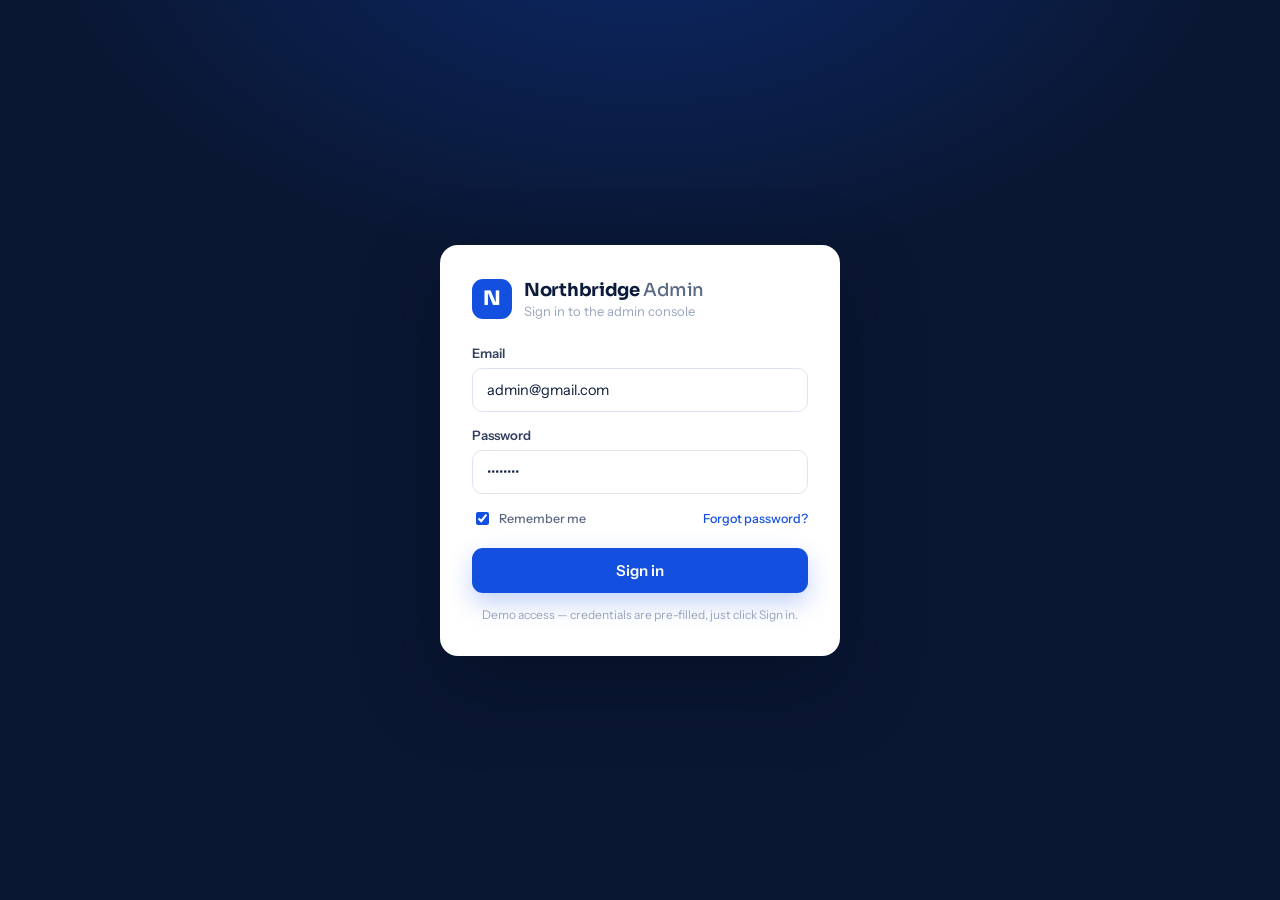
==== commit dce8ebbd: "Add admin login screen and generated brand imagery === TECHNICAL CHANGES === • admin.html: Pre-fille" ====
--- a/admin.html
+++ b/admin.html
@@ -13,6 +13,37 @@
 <body>
 
 <!-- ============================================================
+     LOGIN SCREEN (pre-filled demo — click Sign in to enter)
+     ============================================================ -->
+<div class="login-screen" id="login-screen">
+  <div class="login-card">
+    <div class="login-brand">
+      <div class="brand-mark">N</div>
+      <div class="login-brand-tx">
+        <div class="nm">Northbridge <span>Admin</span></div>
+        <div class="sub">Sign in to the admin console</div>
+      </div>
+    </div>
+    <form id="login-form" onsubmit="return false">
+      <div class="login-field">
+        <label>Email</label>
+        <input type="email" id="login-email" value="admin@gmail.com" autocomplete="username">
+      </div>
+      <div class="login-field">
+        <label>Password</label>
+        <input type="password" id="login-pass" value="admin123" autocomplete="current-password">
+      </div>
+      <div class="login-row">
+        <label class="login-remember"><input type="checkbox" checked> Remember me</label>
+        <a class="login-forgot">Forgot password?</a>
+      </div>
+      <button type="submit" class="login-btn" id="login-btn">Sign in</button>
+      <div class="login-note">Demo access — credentials are pre-filled, just click Sign in.</div>
+    </form>
+  </div>
+</div>
+
+<!-- ============================================================
      DESKTOP ADMIN
      ============================================================ -->
 <div class="admin-desktop">
@@ -36,7 +67,7 @@
     <div class="sb-user">
       <div class="ava">AR</div>
       <div style="flex:1;min-width:0"><div class="nm">Alex Romero</div><div class="rl">Administrator</div></div>
-      <svg viewBox="0 0 24 24"><path d="M9 21H5a2 2 0 0 1-2-2V5a2 2 0 0 1 2-2h4"></path><polyline points="16 17 21 12 16 7"></polyline><line x1="21" y1="12" x2="9" y2="12"></line></svg>
+      <svg data-logout viewBox="0 0 24 24"><path d="M9 21H5a2 2 0 0 1-2-2V5a2 2 0 0 1 2-2h4"></path><polyline points="16 17 21 12 16 7"></polyline><line x1="21" y1="12" x2="9" y2="12"></line></svg>
     </div>
   </aside>
 
@@ -279,7 +310,7 @@
         <div class="am-pref"><div><div class="pt">Weekly report</div><div class="pd">Traffic summary on Mondays</div></div><button class="toggle" data-pref="report"><span class="knob"></span></button></div>
         <div class="am-pref"><div><div class="pt">Maintenance mode</div><div class="pd">Holding page for visitors</div></div><button class="toggle" data-pref="maint"><span class="knob"></span></button></div>
       </div>
-      <div class="am-signout"><svg viewBox="0 0 24 24"><path d="M9 21H5a2 2 0 0 1-2-2V5a2 2 0 0 1 2-2h4"></path><polyline points="16 17 21 12 16 7"></polyline><line x1="21" y1="12" x2="9" y2="12"></line></svg><span>Sign out</span></div>
+      <div class="am-signout" data-logout><svg viewBox="0 0 24 24"><path d="M9 21H5a2 2 0 0 1-2-2V5a2 2 0 0 1 2-2h4"></path><polyline points="16 17 21 12 16 7"></polyline><line x1="21" y1="12" x2="9" y2="12"></line></svg><span>Sign out</span></div>
     </section>
   </div>
 
--- a/css/styles.css
+++ b/css/styles.css
@@ -62,6 +62,10 @@
   background: linear-gradient(135deg, var(--tint), #DCE7FA);
   color: rgba(20,80,224,.4); font: 700 14px var(--sans); letter-spacing: .5px;
   text-align: center; padding: 20px;
+}
+/* generated photos fill their slots */
+img.hero-img, img.about-img, img.proj-img {
+  object-fit: cover; background: linear-gradient(135deg, var(--tint), #DCE7FA);
 }
 
 /* ============================================================
--- a/css/admin.css
+++ b/css/admin.css
@@ -18,6 +18,36 @@
 .toggle .knob { width: 16px; height: 16px; border-radius: 50%; background: #fff; position: absolute; top: 2px; left: 2px; transition: transform .2s; box-shadow: 0 1px 3px rgba(11,27,59,.25); }
 .toggle.on { background: var(--brand); }
 .toggle.on .knob { transform: translateX(16px); }
+
+/* ============================================================
+   LOGIN SCREEN + AUTH GATING
+   ============================================================ */
+.login-screen {
+  position: fixed; inset: 0; z-index: 100; display: flex; align-items: center; justify-content: center; padding: 24px;
+  background: radial-gradient(1000px 600px at 50% -10%, rgba(20,80,224,.30), rgba(20,80,224,0) 60%), var(--navy);
+}
+.login-card { width: 100%; max-width: 400px; background: #fff; border-radius: 18px; padding: 34px 32px; box-shadow: 0 30px 80px rgba(4,10,26,.45); }
+.login-brand { display: flex; align-items: center; gap: 12px; margin-bottom: 26px; }
+.login-brand .brand-mark { width: 40px; height: 40px; border-radius: 11px; font-size: 20px; }
+.login-brand-tx .nm { font: 700 18px var(--sora); letter-spacing: -.3px; }
+.login-brand-tx .nm span { font-weight: 500; color: var(--muted); }
+.login-brand-tx .sub { font: 400 13px var(--sans); color: var(--faint); margin-top: 2px; }
+.login-field { margin-bottom: 15px; }
+.login-field label { display: block; font: 600 13px var(--sans); color: #33415F; margin-bottom: 7px; }
+.login-field input { width: 100%; padding: 12px 14px; border: 1.5px solid #DDE4F0; border-radius: 10px; font: 400 14.5px var(--sans); color: var(--ink); outline: none; background: #fff; }
+.login-field input:focus { border-color: var(--brand); box-shadow: 0 0 0 3px rgba(20,80,224,.12); }
+.login-row { display: flex; align-items: center; justify-content: space-between; margin: 4px 0 20px; }
+.login-remember { font: 500 12.5px var(--sans); color: #5A6880; display: flex; align-items: center; gap: 7px; cursor: pointer; }
+.login-remember input { accent-color: var(--brand); }
+.login-forgot { font: 500 12.5px var(--sans); color: var(--brand); cursor: pointer; }
+.login-btn { width: 100%; background: var(--brand); color: #fff; border: none; font: 600 15px var(--sans); padding: 13px; border-radius: 11px; cursor: pointer; box-shadow: 0 10px 24px rgba(20,80,224,.25); transition: background .2s; }
+.login-btn:hover { background: var(--brand-dark); }
+.login-note { font: 400 12px var(--sans); color: var(--faint); text-align: center; margin-top: 14px; }
+
+/* Gating: hide both consoles until authed; hide login once authed */
+body:not(.authed) .admin-desktop,
+body:not(.authed) .admin-mobile { display: none !important; }
+body.authed .login-screen { display: none; }
 
 /* ============================================================
    DESKTOP ADMIN
